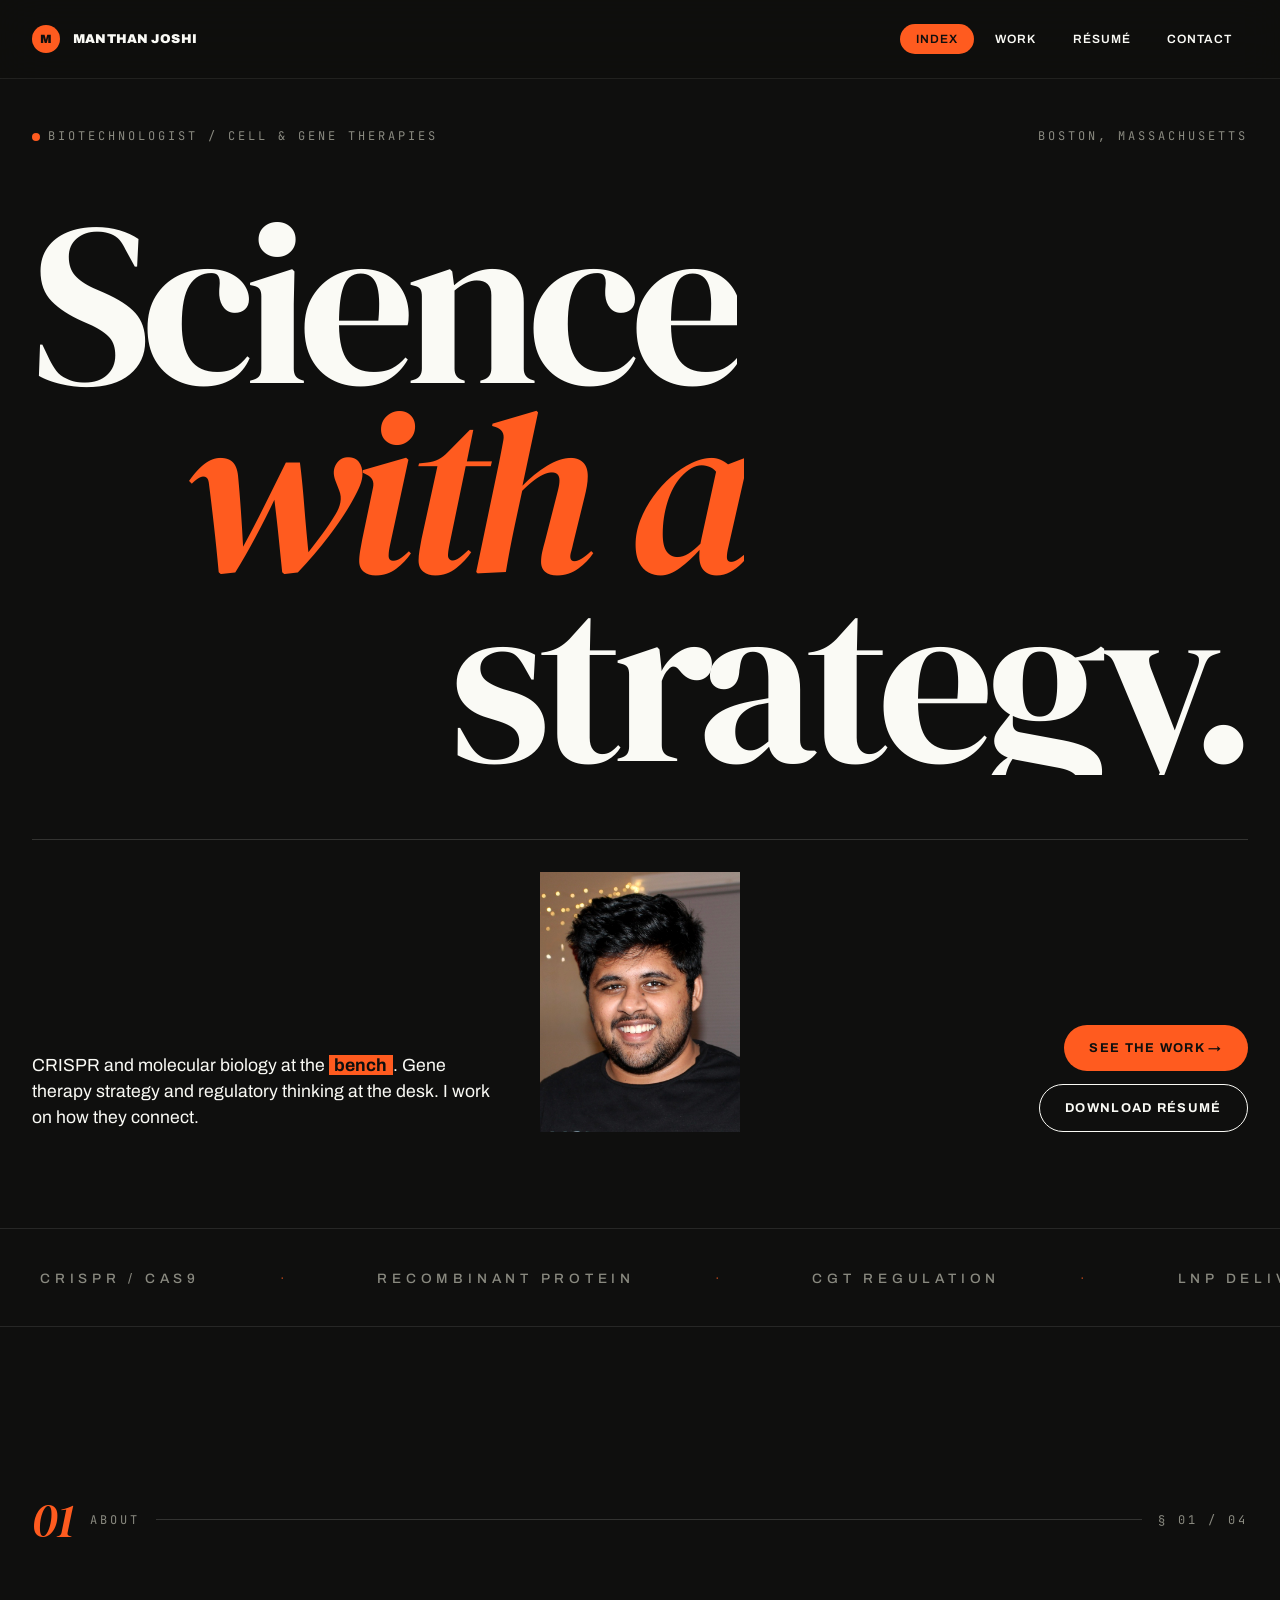
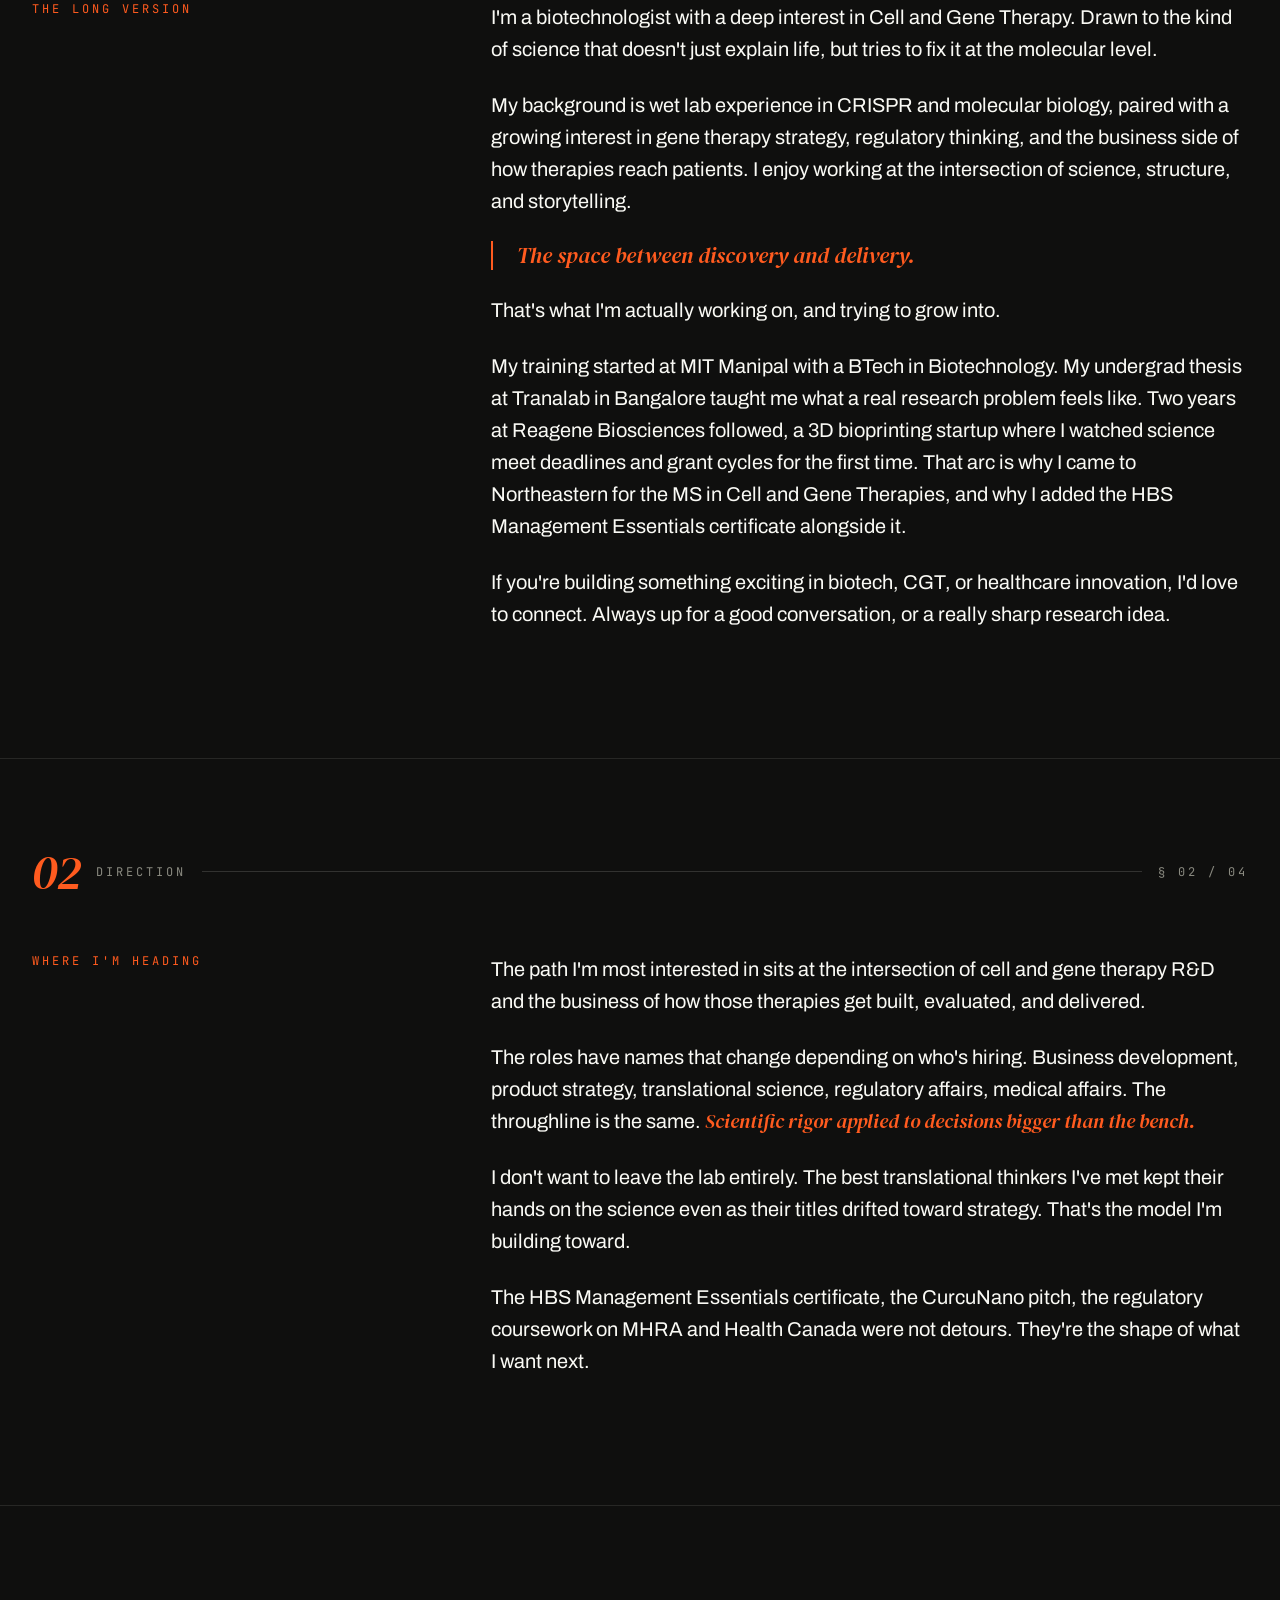
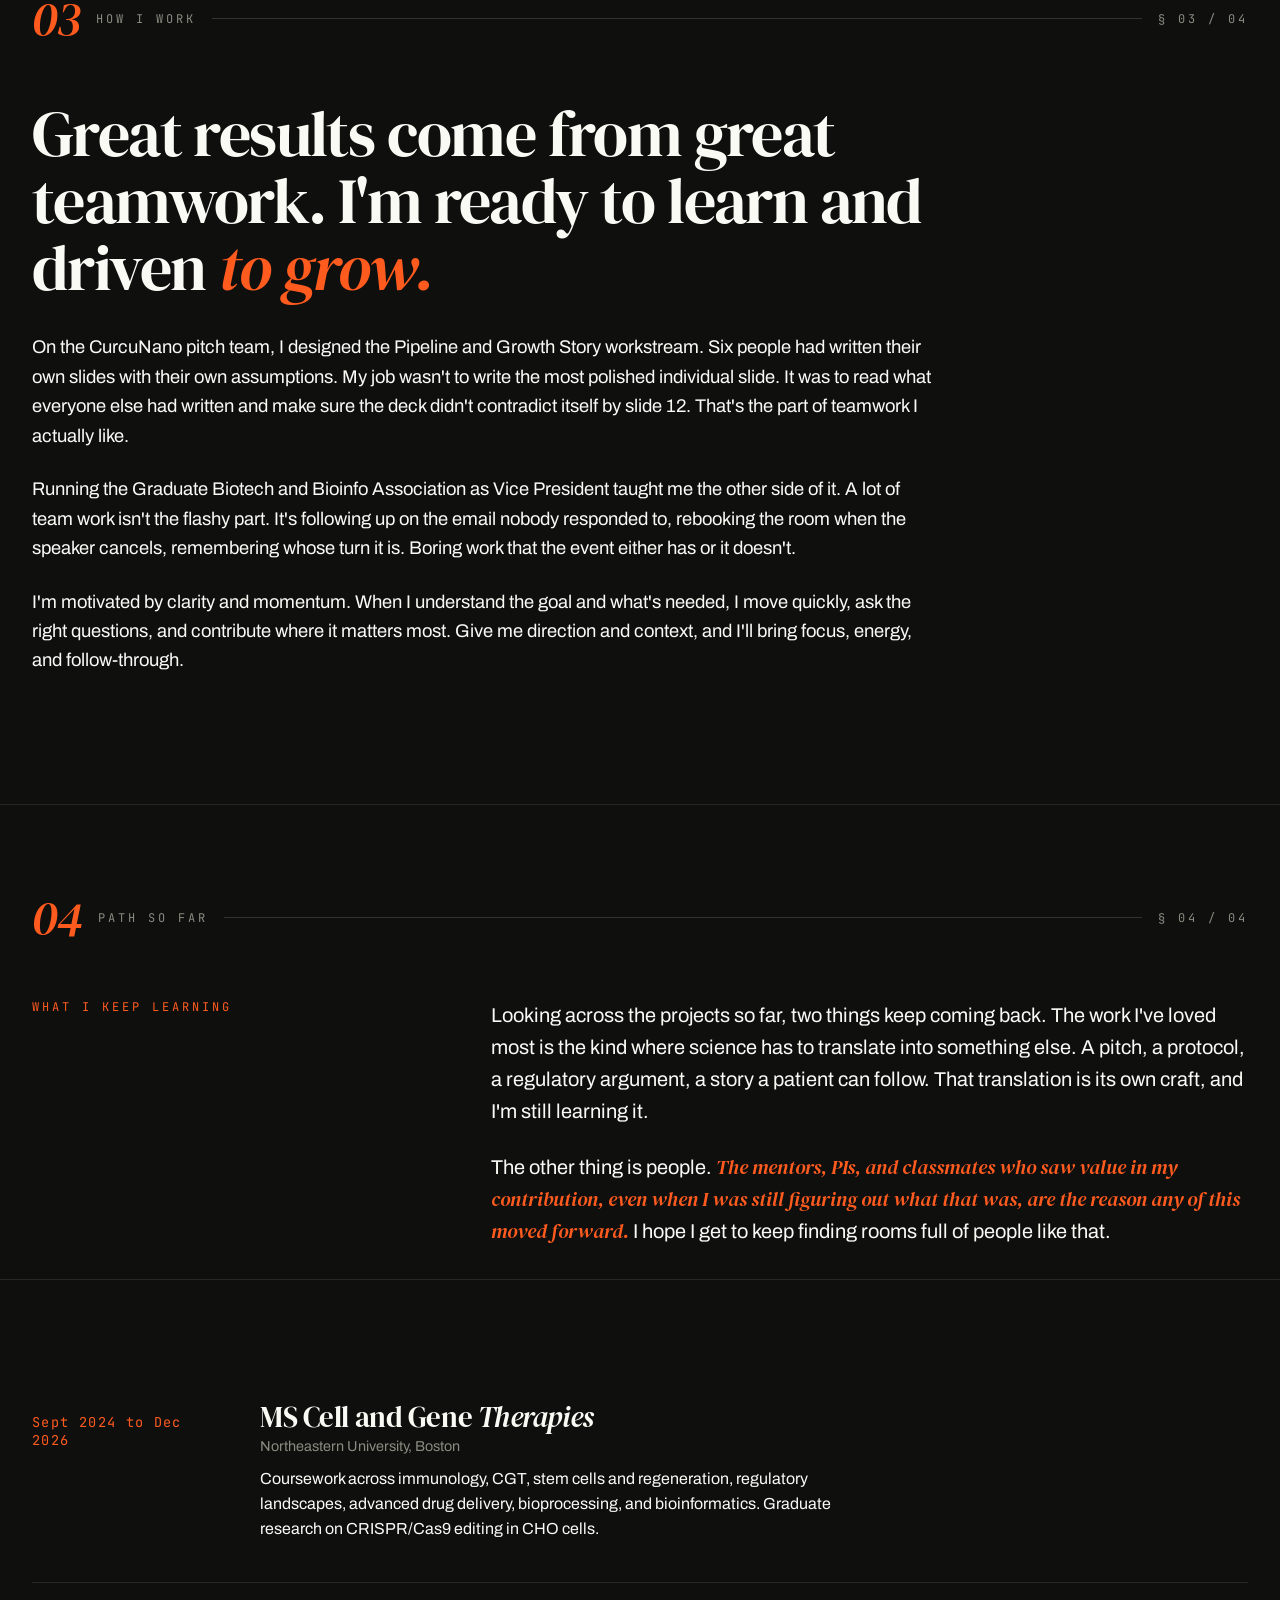
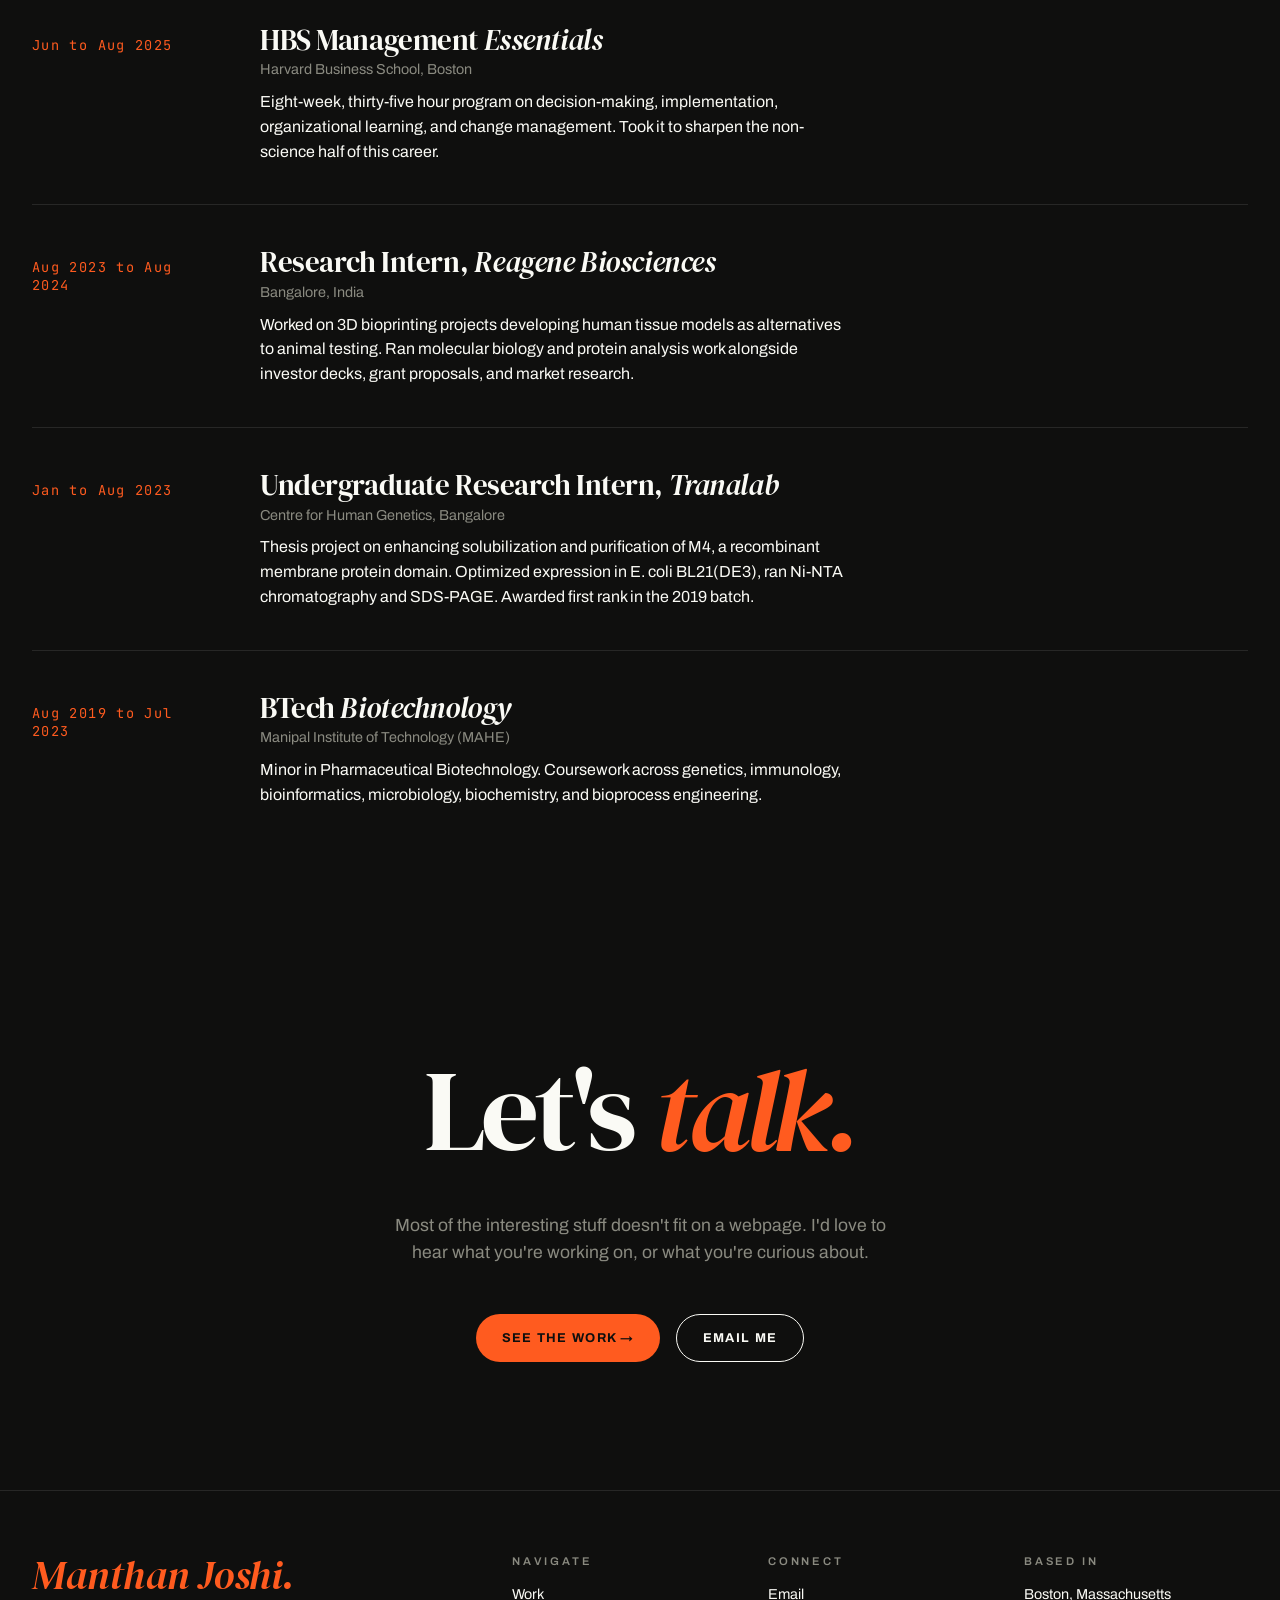
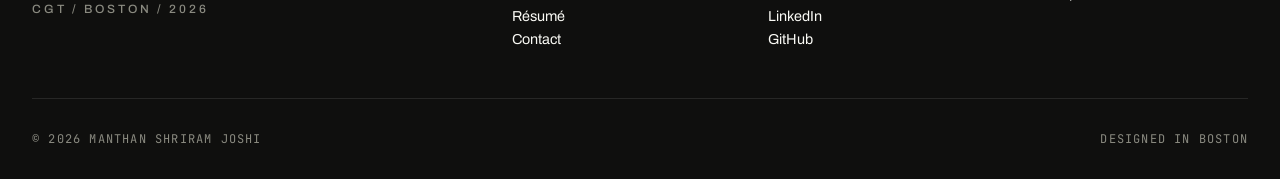
==== index.html @ 99e28881 "Add files via upload" ====
<!DOCTYPE html>
<html lang="en">
<head>
<meta charset="UTF-8">
<meta name="viewport" content="width=device-width, initial-scale=1.0">
<title>Manthan Joshi — Biotechnologist, Cell & Gene Therapies</title>
<meta name="description" content="Manthan Joshi, a biotechnologist working between CRISPR wet lab science and the business of translating therapies to patients.">
<link rel="preconnect" href="https://fonts.googleapis.com">
<link rel="preconnect" href="https://fonts.gstatic.com" crossorigin>
<link href="https://fonts.googleapis.com/css2?family=Archivo:wght@400;500;600;700;800;900&family=DM+Serif+Display:ital@0;1&family=JetBrains+Mono:wght@400&display=swap" rel="stylesheet">
<link rel="stylesheet" href="styles.css">
</head>
<body class="about-page">

<nav>
  <a href="index.html" class="brand"><span class="mark">M</span><span>MANTHAN JOSHI</span></a>
  <div class="nav-links">
    <a href="index.html" class="current">Index</a>
    <a href="projects.html">Work</a>
    <a href="resume.html">Résumé</a>
    <a href="contact.html">Contact</a>
  </div>
</nav>

<section class="hero">
  <div class="hero-top">
    <span><span class="dot"></span>Biotechnologist / Cell & Gene Therapies</span>
    <span>Boston, Massachusetts</span>
  </div>

  <h1 class="hero-headline">
    <span class="line line1"><span class="reveal"><span>Science</span></span></span>
    <span class="line line2"><span class="reveal"><span>with a</span></span></span>
    <span class="line line3"><span class="reveal"><span>strategy.</span></span></span>
  </h1>

  <div class="hero-foot">
    <p class="hero-intro">
      CRISPR and molecular biology at the <span class="hl">bench</span>. Gene therapy strategy and regulatory thinking at the desk. I work on how they connect.
    </p>

    <div class="hero-img-wrap">
      <img src="manthan.jpg" class="hero-img" alt="Manthan Joshi">
    </div>

    <div class="hero-cta">
      <a href="projects.html" class="btn btn-primary">See the Work →</a>
      <a href="resume.html" class="btn btn-ghost">Download Résumé</a>
    </div>
  </div>
</section>

<div class="scroller">
  <div class="scroller-track">
    <span>CRISPR / Cas9</span><span class="star">·</span>
    <span>Recombinant Protein</span><span class="star">·</span>
    <span>CGT Regulation</span><span class="star">·</span>
    <span>LNP Delivery</span><span class="star">·</span>
    <span>CHO Process</span><span class="star">·</span>
    <span>Translational Science</span><span class="star">·</span>
    <span>CRISPR / Cas9</span><span class="star">·</span>
    <span>Recombinant Protein</span><span class="star">·</span>
    <span>CGT Regulation</span><span class="star">·</span>
    <span>LNP Delivery</span><span class="star">·</span>
    <span>CHO Process</span><span class="star">·</span>
    <span>Translational Science</span><span class="star">·</span>
  </div>
</div>

<!-- ================= ABOUT ================= -->
<section class="section about-page">
  <div class="section-label">
    <span class="num">01</span>About
    <span class="line"></span>
    <span>§ 01 / 04</span>
  </div>

  <div class="long-grid">
    <div class="label">The long version</div>
    <div class="body">
      <p>I'm a biotechnologist with a deep interest in Cell and Gene Therapy. Drawn to the kind of science that doesn't just explain life, but tries to fix it at the molecular level.</p>

      <p>My background is wet lab experience in CRISPR and molecular biology, paired with a growing interest in gene therapy strategy, regulatory thinking, and the business side of how therapies reach patients. I enjoy working at the intersection of science, structure, and storytelling.</p>

      <span class="pull">The space between discovery and delivery.</span>

      <p>That's what I'm actually working on, and trying to grow into.</p>

      <p>My training started at MIT Manipal with a BTech in Biotechnology. My undergrad thesis at Tranalab in Bangalore taught me what a real research problem feels like. Two years at Reagene Biosciences followed, a 3D bioprinting startup where I watched science meet deadlines and grant cycles for the first time. That arc is why I came to Northeastern for the MS in Cell and Gene Therapies, and why I added the HBS Management Essentials certificate alongside it.</p>

      <p>If you're building something exciting in biotech, CGT, or healthcare innovation, I'd love to connect. Always up for a good conversation, or a really sharp research idea.</p>
    </div>
  </div>
</section>

<!-- ================= DIRECTION ================= -->
<section class="section" style="border-top:1px solid var(--line);padding-top:5rem">
  <div class="section-label">
    <span class="num">02</span>Direction
    <span class="line"></span>
    <span>§ 02 / 04</span>
  </div>

  <div class="long-grid">
    <div class="label">Where I'm heading</div>
    <div class="body">
      <p>The path I'm most interested in sits at the intersection of cell and gene therapy R&D and the business of how those therapies get built, evaluated, and delivered.</p>

      <p>The roles have names that change depending on who's hiring. Business development, product strategy, translational science, regulatory affairs, medical affairs. The throughline is the same. <span class="pull-inline">Scientific rigor applied to decisions bigger than the bench.</span></p>

      <p>I don't want to leave the lab entirely. The best translational thinkers I've met kept their hands on the science even as their titles drifted toward strategy. That's the model I'm building toward.</p>

      <p>The HBS Management Essentials certificate, the CurcuNano pitch, the regulatory coursework on MHRA and Health Canada were not detours. They're the shape of what I want next.</p>
    </div>
  </div>
</section>

<!-- ================= HOW I WORK ================= -->
<section class="section" style="border-top:1px solid var(--line);padding-top:5rem">
  <div class="section-label">
    <span class="num">03</span>How I work
    <span class="line"></span>
    <span>§ 03 / 04</span>
  </div>

  <div style="max-width:900px">
    <h2 style="font-family:'DM Serif Display',serif;font-size:clamp(2.5rem,5vw,4rem);font-weight:400;letter-spacing:-0.025em;line-height:1.05;margin-bottom:2rem">Great results come from great teamwork. I'm ready to learn and driven <span style="font-style:italic;color:var(--accent)">to grow.</span></h2>
    <div style="font-size:1.15rem;line-height:1.6;color:var(--ink)">
      <p style="margin-bottom:1.5rem">On the CurcuNano pitch team, I designed the Pipeline and Growth Story workstream. Six people had written their own slides with their own assumptions. My job wasn't to write the most polished individual slide. It was to read what everyone else had written and make sure the deck didn't contradict itself by slide 12. That's the part of teamwork I actually like.</p>

      <p style="margin-bottom:1.5rem">Running the Graduate Biotech and Bioinfo Association as Vice President taught me the other side of it. A lot of team work isn't the flashy part. It's following up on the email nobody responded to, rebooking the room when the speaker cancels, remembering whose turn it is. Boring work that the event either has or it doesn't.</p>

      <p>I'm motivated by clarity and momentum. When I understand the goal and what's needed, I move quickly, ask the right questions, and contribute where it matters most. Give me direction and context, and I'll bring focus, energy, and follow-through.</p>
    </div>
  </div>
</section>

<!-- ================= TIMELINE ================= -->
<section class="section" style="border-top:1px solid var(--line);padding-top:5rem;padding-bottom:2rem">
  <div class="section-label">
    <span class="num">04</span>Path so far
    <span class="line"></span>
    <span>§ 04 / 04</span>
  </div>

  <div class="long-grid" style="margin-top:2rem">
    <div class="label">What I keep learning</div>
    <div class="body">
      <p>Looking across the projects so far, two things keep coming back. The work I've loved most is the kind where science has to translate into something else. A pitch, a protocol, a regulatory argument, a story a patient can follow. That translation is its own craft, and I'm still learning it.</p>

      <p>The other thing is people. <span class="pull-inline">The mentors, PIs, and classmates who saw value in my contribution, even when I was still figuring out what that was, are the reason any of this moved forward.</span> I hope I get to keep finding rooms full of people like that.</p>
    </div>
  </div>
</section>

<div class="timeline">
  <div class="timeline-item">
    <div class="when">Sept 2024 to Dec 2026</div>
    <div>
      <h3>MS Cell and Gene <span class="it">Therapies</span></h3>
      <div class="where">Northeastern University, Boston</div>
      <p>Coursework across immunology, CGT, stem cells and regeneration, regulatory landscapes, advanced drug delivery, bioprocessing, and bioinformatics. Graduate research on CRISPR/Cas9 editing in CHO cells.</p>
    </div>
  </div>

  <div class="timeline-item">
    <div class="when">Jun to Aug 2025</div>
    <div>
      <h3>HBS Management <span class="it">Essentials</span></h3>
      <div class="where">Harvard Business School, Boston</div>
      <p>Eight-week, thirty-five hour program on decision-making, implementation, organizational learning, and change management. Took it to sharpen the non-science half of this career.</p>
    </div>
  </div>

  <div class="timeline-item">
    <div class="when">Aug 2023 to Aug 2024</div>
    <div>
      <h3>Research Intern, <span class="it">Reagene Biosciences</span></h3>
      <div class="where">Bangalore, India</div>
      <p>Worked on 3D bioprinting projects developing human tissue models as alternatives to animal testing. Ran molecular biology and protein analysis work alongside investor decks, grant proposals, and market research.</p>
    </div>
  </div>

  <div class="timeline-item">
    <div class="when">Jan to Aug 2023</div>
    <div>
      <h3>Undergraduate Research Intern, <span class="it">Tranalab</span></h3>
      <div class="where">Centre for Human Genetics, Bangalore</div>
      <p>Thesis project on enhancing solubilization and purification of M4, a recombinant membrane protein domain. Optimized expression in E. coli BL21(DE3), ran Ni-NTA chromatography and SDS-PAGE. Awarded first rank in the 2019 batch.</p>
    </div>
  </div>

  <div class="timeline-item">
    <div class="when">Aug 2019 to Jul 2023</div>
    <div>
      <h3>BTech <span class="it">Biotechnology</span></h3>
      <div class="where">Manipal Institute of Technology (MAHE)</div>
      <p>Minor in Pharmaceutical Biotechnology. Coursework across genetics, immunology, bioinformatics, microbiology, biochemistry, and bioprocess engineering.</p>
    </div>
  </div>
</div>

<section class="cta-block">
  <h2>Let's <span class="it">talk.</span></h2>
  <p class="sub">Most of the interesting stuff doesn't fit on a webpage. I'd love to hear what you're working on, or what you're curious about.</p>
  <div class="cta-row">
    <a href="projects.html" class="btn btn-primary">See the Work →</a>
    <a href="mailto:manthan2001@gmail.com" class="btn btn-ghost">Email Me</a>
  </div>
</section>

<footer>
  <div class="footer-grid">
    <div class="footer-brand">Manthan <em>Joshi.</em><span>CGT / Boston / 2026</span></div>
    <div>
      <h4>Navigate</h4>
      <a href="projects.html">Work</a>
      <a href="resume.html">Résumé</a>
      <a href="contact.html">Contact</a>
    </div>
    <div>
      <h4>Connect</h4>
      <a href="mailto:manthan2001@gmail.com">Email</a>
      <a href="https://www.linkedin.com/in/manthansjoshi/" target="_blank">LinkedIn</a>
      <a href="https://github.com/manthan-joshi" target="_blank">GitHub</a>
    </div>
    <div>
      <h4>Based in</h4>
      <a>Boston, Massachusetts</a>
    </div>
  </div>
  <div class="footer-bottom">
    <div>© 2026 MANTHAN SHRIRAM JOSHI</div>
    <div>DESIGNED IN BOSTON</div>
  </div>
</footer>

</body>
</html>
---- styles.css ----
/* ============================================
   MANTHAN JOSHI PORTFOLIO — MASTER STYLESHEET
   ============================================ */

:root{
  --bg:#0f0f0e;
  --ink:#fafaf5;
  --ink-dim:#8a8a80;
  --accent:#ff5b1f;
  --panel:#1a1a18;
  --yellow:#ffd84a;
  --line:rgba(255,255,245,0.1);
  --line-strong:rgba(255,255,245,0.15);
}

*{margin:0;padding:0;box-sizing:border-box}
html{scroll-behavior:smooth}
body{
  background:var(--bg);color:var(--ink);
  font-family:'Archivo',sans-serif;font-weight:400;
  overflow-x:hidden;-webkit-font-smoothing:antialiased;
}
a{color:inherit}
img{max-width:100%;height:auto}

/* ====== NAV ====== */
nav{
  position:fixed;top:0;left:0;right:0;z-index:100;
  display:flex;justify-content:space-between;align-items:center;
  padding:1.5rem 2rem;
  background:rgba(15,15,14,0.85);backdrop-filter:blur(20px);
  border-bottom:1px solid rgba(255,255,245,0.08);
  font-size:0.8rem;font-weight:500;letter-spacing:0.05em;
}
.brand{display:flex;align-items:center;gap:0.8rem;font-weight:900;text-transform:uppercase;letter-spacing:0.02em;text-decoration:none;color:var(--ink)}
.brand .mark{width:28px;height:28px;background:var(--accent);border-radius:50%;display:flex;align-items:center;justify-content:center;color:var(--bg);font-size:0.75rem;font-weight:900}
.nav-links{display:flex;gap:0.3rem}
.nav-links a{color:var(--ink);text-decoration:none;padding:0.5rem 1rem;border-radius:999px;transition:all 0.2s;text-transform:uppercase;font-size:0.75rem;letter-spacing:0.08em;font-weight:600}
.nav-links a:hover{background:var(--ink);color:var(--bg)}
.nav-links a.current{background:var(--accent);color:var(--bg)}

/* ====== HERO (HOMEPAGE) ====== */
.hero{
  min-height:100vh;padding:8rem 2rem 4rem;
  display:grid;grid-template-columns:1fr;gap:2rem;
  position:relative;
}
.hero-top{display:flex;justify-content:space-between;align-items:flex-start;font-size:0.75rem;letter-spacing:0.25em;text-transform:uppercase;color:var(--ink-dim);font-family:'JetBrains Mono',monospace;flex-wrap:wrap;gap:1rem}
.hero-top .dot{display:inline-block;width:8px;height:8px;background:var(--accent);border-radius:50%;margin-right:0.5rem;vertical-align:middle;animation:flash 2s infinite}
@keyframes flash{0%,100%{opacity:1}50%{opacity:0.3}}

.hero-headline{
  font-family:'DM Serif Display',serif;font-weight:400;
  font-size:clamp(4rem,18vw,22rem);
  line-height:0.82;
  letter-spacing:-0.045em;
  margin:2rem 0;
}
.hero-headline .line{display:block;position:relative}
.hero-headline .line1{color:var(--ink)}
.hero-headline .line2{color:var(--accent);font-style:italic;padding-left:12%}
.hero-headline .line3{color:var(--ink);text-align:right}
.hero-headline .reveal{display:inline-block;overflow:hidden;vertical-align:bottom}
.hero-headline .reveal span{display:inline-block;transform:translateY(100%);animation:up 1s cubic-bezier(.2,.8,.2,1) forwards}
.hero-headline .line1 .reveal span{animation-delay:0.1s}
.hero-headline .line2 .reveal span{animation-delay:0.3s}
.hero-headline .line3 .reveal span{animation-delay:0.5s}
@keyframes up{to{transform:translateY(0)}}

.hero-foot{
  display:grid;grid-template-columns:1fr auto 1fr;gap:3rem;
  padding-top:2rem;border-top:1px solid var(--line-strong);
  align-items:end;
}
.hero-intro{font-size:1.1rem;line-height:1.5;max-width:48ch}
.hero-intro .hl{background:var(--accent);color:var(--bg);padding:0.05em 0.3em;font-weight:700}

.hero-img-wrap{position:relative;width:200px;height:260px}
.hero-img{width:100%;height:100%;object-fit:cover;filter:contrast(1.05) saturate(0.95)}

.hero-cta{display:flex;flex-direction:column;gap:0.8rem;align-items:flex-end}

/* ====== BUTTONS ====== */
.btn{padding:1rem 1.6rem;font-weight:700;text-transform:uppercase;letter-spacing:0.1em;font-size:0.8rem;text-decoration:none;border-radius:999px;transition:all 0.2s;display:inline-flex;align-items:center;gap:0.5rem;cursor:pointer;border:none;font-family:inherit}
.btn-primary{background:var(--accent);color:var(--bg)}
.btn-primary:hover{background:var(--yellow);transform:translate(-2px,-2px);box-shadow:4px 4px 0 var(--ink)}
.btn-ghost{background:transparent;color:var(--ink);border:1px solid var(--ink)}
.btn-ghost:hover{background:var(--ink);color:var(--bg)}

/* ====== CAPABILITIES BAND (was loud orange marquee) ====== */
.scroller{
  background:transparent;
  color:var(--ink-dim);
  padding:2.5rem 0;overflow:hidden;white-space:nowrap;
  border-top:1px solid var(--line);border-bottom:1px solid var(--line);
  margin:2rem 0;
}
.scroller-track{
  display:inline-block;animation:roll 90s linear infinite;
  font-family:'Archivo',sans-serif;font-size:0.85rem;
  font-weight:500;letter-spacing:0.35em;text-transform:uppercase;
}
.scroller-track span{margin:0 2.5rem}
.scroller-track .star{color:var(--accent);opacity:0.7;font-weight:400}
@keyframes roll{from{transform:translateX(0)}to{transform:translateX(-50%)}}

/* ====== SECTIONS ====== */
.section{padding:8rem 2rem;position:relative}
.section-label{
  display:flex;align-items:center;gap:1rem;margin-bottom:3rem;
  font-size:0.75rem;letter-spacing:0.25em;text-transform:uppercase;
  font-family:'JetBrains Mono',monospace;color:var(--ink-dim);
}
.section-label .num{font-family:'DM Serif Display',serif;font-style:italic;font-size:3rem;color:var(--accent);letter-spacing:-0.02em}
.section-label .line{flex:1;height:1px;background:var(--line-strong)}

/* ====== ABOUT ====== */
.about-grid{display:grid;grid-template-columns:2fr 1fr;gap:4rem;align-items:start}
.about h2{font-family:'DM Serif Display',serif;font-size:clamp(2.5rem,5vw,4.5rem);line-height:1.05;font-weight:400;letter-spacing:-0.025em;margin-bottom:2rem}
.about h2 .it{font-style:italic;color:var(--accent)}
.about-body{font-size:1.15rem;line-height:1.6;color:var(--ink);max-width:60ch}
.about-body p+p{margin-top:1.5rem}
.about-body .pull{font-family:'DM Serif Display',serif;font-style:italic;color:var(--accent)}

/* Sidebar — FIXED: now uses Archivo instead of JetBrains Mono */
.about-side{background:var(--panel);padding:2rem;border-radius:4px}
.about-side dt{
  font-family:'Archivo',sans-serif;
  font-size:0.7rem;letter-spacing:0.25em;text-transform:uppercase;
  color:var(--ink-dim);font-weight:600;
  margin-top:1.4rem;margin-bottom:0.25rem;
}
.about-side dt:first-child{margin-top:0}
.about-side dd{
  font-family:'Archivo',sans-serif;
  font-size:1rem;color:var(--ink);font-weight:500;
  line-height:1.4;letter-spacing:-0.005em;
}
.about-side dd .accent{color:var(--accent)}

/* ====== WORK ARCHIVE ====== */
.archive{padding:6rem 2rem;background:var(--panel)}
.archive-head{display:flex;justify-content:space-between;align-items:baseline;margin-bottom:3rem;flex-wrap:wrap;gap:1rem}
.archive-head h2{font-family:'DM Serif Display',serif;font-size:clamp(3rem,6vw,5rem);font-weight:400;letter-spacing:-0.03em}
.archive-head h2 .it{font-style:italic;color:var(--accent)}
.archive-head .count{font-family:'JetBrains Mono',monospace;font-size:0.8rem;letter-spacing:0.2em;color:var(--ink-dim);text-transform:uppercase}

.work-row{
  display:grid;grid-template-columns:60px 140px 1fr auto 40px;
  gap:2rem;align-items:center;
  padding:2rem 0;border-top:1px solid var(--line);
  transition:all 0.3s;position:relative;
  text-decoration:none;color:var(--ink);
}
.work-row:last-child{border-bottom:1px solid var(--line)}
.work-row:hover{padding-left:1rem}
.work-row:hover .w-title{color:var(--accent)}
.work-row:hover .w-arrow{transform:translateX(6px);color:var(--accent)}
.w-num{font-family:'DM Serif Display',serif;font-style:italic;font-size:2rem;color:var(--ink-dim)}
.w-cat{font-family:'JetBrains Mono',monospace;font-size:0.7rem;letter-spacing:0.2em;text-transform:uppercase;color:var(--ink-dim)}
.w-title{font-family:'DM Serif Display',serif;font-size:clamp(1.4rem,2.5vw,2rem);line-height:1.15;font-weight:400;letter-spacing:-0.015em;transition:color 0.3s}
.w-title .it{font-style:italic}
.w-year{font-family:'JetBrains Mono',monospace;font-size:0.8rem;color:var(--ink-dim);letter-spacing:0.1em}
.w-arrow{font-size:1.5rem;color:var(--ink-dim);transition:all 0.3s}

/* ====== CTA BLOCK ====== */
.cta-block{padding:8rem 2rem;text-align:center;position:relative}
.cta-block h2{font-family:'DM Serif Display',serif;font-size:clamp(3rem,9vw,8rem);line-height:0.95;font-weight:400;letter-spacing:-0.04em;margin-bottom:3rem}
.cta-block h2 .it{font-style:italic;color:var(--accent)}
.cta-block .sub{font-size:1.1rem;color:var(--ink-dim);max-width:50ch;margin:0 auto 3rem;line-height:1.5}
.cta-row{display:flex;gap:1rem;justify-content:center;flex-wrap:wrap}

/* ====== FOOTER ====== */
footer{background:var(--bg);padding:4rem 2rem 2rem;border-top:1px solid var(--line)}
.footer-grid{display:grid;grid-template-columns:2fr 1fr 1fr 1fr;gap:2rem;margin-bottom:3rem}
.footer-brand{font-family:'DM Serif Display',serif;font-size:2.5rem;font-style:italic;color:var(--accent);line-height:1}
.footer-brand span{display:block;font-family:'Archivo',sans-serif;font-style:normal;font-size:0.75rem;color:var(--ink-dim);letter-spacing:0.25em;text-transform:uppercase;margin-top:0.5rem;font-weight:500}
footer h4{font-size:0.7rem;letter-spacing:0.25em;text-transform:uppercase;color:var(--ink-dim);margin-bottom:1rem;font-weight:600}
footer a{display:block;color:var(--ink);text-decoration:none;padding:0.2rem 0;font-size:0.9rem;transition:color 0.2s}
footer a:hover{color:var(--accent)}
.footer-bottom{border-top:1px solid var(--line);padding-top:2rem;display:flex;justify-content:space-between;font-family:'JetBrains Mono',monospace;font-size:0.75rem;color:var(--ink-dim);letter-spacing:0.1em;flex-wrap:wrap;gap:1rem}

/* ============================================
   INNER PAGE STYLES (About, Projects, etc.)
   ============================================ */

/* Page hero (non-home) */
.page-hero{padding:10rem 2rem 4rem;border-bottom:1px solid var(--line)}
.page-hero .kicker{font-family:'JetBrains Mono',monospace;font-size:0.75rem;letter-spacing:0.25em;text-transform:uppercase;color:var(--accent);margin-bottom:1.5rem}
.page-hero h1{
  font-family:'DM Serif Display',serif;font-weight:400;
  font-size:clamp(3.5rem,10vw,9rem);line-height:0.9;
  letter-spacing:-0.035em;margin-bottom:1.5rem;
}
.page-hero h1 .it{font-style:italic;color:var(--accent)}
.page-hero .subtitle{font-size:1.2rem;line-height:1.5;max-width:60ch;color:var(--ink-dim)}

/* About page specific */
.about-page .long{padding:5rem 2rem;max-width:1400px;margin:0 auto}
.about-page .long-grid{display:grid;grid-template-columns:1fr 2fr;gap:5rem;align-items:start}
.about-page .long-grid .label{font-family:'JetBrains Mono',monospace;font-size:0.75rem;letter-spacing:0.25em;text-transform:uppercase;color:var(--accent);position:sticky;top:7rem}
.about-page .long-grid .body{font-size:1.25rem;line-height:1.6;color:var(--ink)}
.about-page .long-grid .body p+p{margin-top:1.5rem}
.about-page .long-grid .body .pull{font-family:'DM Serif Display',serif;font-style:italic;color:var(--accent);font-size:1.4rem;line-height:1.3;display:block;margin:1.5rem 0;padding-left:1.5rem;border-left:2px solid var(--accent)}

/* Values / how I work grid */
.values-grid{display:grid;grid-template-columns:repeat(3,1fr);gap:1.5rem;margin-top:3rem}
.value-card{background:var(--panel);padding:2rem;border-radius:4px;border-top:2px solid var(--accent)}
.value-card .num{font-family:'DM Serif Display',serif;font-style:italic;font-size:2.5rem;color:var(--accent);line-height:1}
.value-card h4{font-family:'DM Serif Display',serif;font-size:1.5rem;font-weight:400;margin:0.5rem 0 0.8rem;letter-spacing:-0.01em}
.value-card p{font-size:0.95rem;line-height:1.55;color:var(--ink)}

/* Timeline */
.timeline{padding:5rem 2rem;max-width:1400px;margin:0 auto;border-top:1px solid var(--line)}
.timeline-item{display:grid;grid-template-columns:180px 1fr;gap:3rem;padding:2.5rem 0;border-top:1px solid var(--line);align-items:baseline}
.timeline-item:first-of-type{border-top:none}
.timeline-item .when{font-family:'JetBrains Mono',monospace;font-size:0.85rem;letter-spacing:0.1em;color:var(--accent)}
.timeline-item h3{font-family:'DM Serif Display',serif;font-size:1.8rem;font-weight:400;line-height:1.2;margin-bottom:0.25rem;letter-spacing:-0.015em}
.timeline-item h3 .it{font-style:italic}
.timeline-item .where{font-size:0.9rem;color:var(--ink-dim);margin-bottom:0.8rem}
.timeline-item p{font-size:1rem;line-height:1.55;color:var(--ink);max-width:65ch}

/* Projects index page */
.proj-index{padding:3rem 2rem;max-width:1400px;margin:0 auto}
.proj-grid{display:grid;grid-template-columns:repeat(2,1fr);gap:1.5rem}
.proj-card{
  background:var(--panel);padding:3rem 2.5rem;border-radius:4px;
  text-decoration:none;color:var(--ink);position:relative;
  transition:all 0.3s;overflow:hidden;
  display:flex;flex-direction:column;min-height:320px;
}
.proj-card::before{content:'';position:absolute;top:0;left:0;right:0;height:3px;background:var(--accent);transform:scaleX(0);transform-origin:left;transition:transform 0.4s}
.proj-card:hover::before{transform:scaleX(1)}
.proj-card:hover{background:#212120;transform:translateY(-4px)}
.proj-card .cat{font-family:'JetBrains Mono',monospace;font-size:0.7rem;letter-spacing:0.25em;text-transform:uppercase;color:var(--accent);margin-bottom:1.5rem}
.proj-card h3{font-family:'DM Serif Display',serif;font-size:1.9rem;font-weight:400;line-height:1.15;margin-bottom:1rem;letter-spacing:-0.015em}
.proj-card h3 .it{font-style:italic}
.proj-card p{font-size:0.95rem;line-height:1.55;color:var(--ink-dim);margin-bottom:2rem;flex-grow:1}
.proj-card .foot{display:flex;justify-content:space-between;align-items:center;font-family:'JetBrains Mono',monospace;font-size:0.75rem;color:var(--ink-dim);letter-spacing:0.15em;text-transform:uppercase}
.proj-card .foot .arrow{color:var(--accent);font-size:1.2rem;font-family:inherit}

/* Single project page */
.proj-page{padding:3rem 2rem;max-width:1100px;margin:0 auto}
.proj-page .back{display:inline-flex;align-items:center;gap:0.5rem;font-family:'JetBrains Mono',monospace;font-size:0.75rem;letter-spacing:0.2em;text-transform:uppercase;color:var(--ink-dim);text-decoration:none;margin-bottom:3rem;transition:color 0.2s}
.proj-page .back:hover{color:var(--accent)}
.proj-page .meta-row{display:flex;gap:2rem;flex-wrap:wrap;margin-bottom:2rem;font-family:'JetBrains Mono',monospace;font-size:0.75rem;letter-spacing:0.2em;text-transform:uppercase;color:var(--ink-dim)}
.proj-page .meta-row .item strong{color:var(--accent);font-weight:400;display:block;margin-bottom:0.2rem}
.proj-page h1{font-family:'DM Serif Display',serif;font-size:clamp(2.5rem,6vw,5rem);font-weight:400;line-height:0.95;letter-spacing:-0.03em;margin-bottom:1.5rem}
.proj-page h1 .it{font-style:italic;color:var(--accent)}
.proj-page .lead{font-size:1.3rem;line-height:1.5;color:var(--ink);max-width:60ch;margin-bottom:3rem;padding-bottom:3rem;border-bottom:1px solid var(--line)}
.proj-page h2{font-family:'DM Serif Display',serif;font-size:2.2rem;font-weight:400;letter-spacing:-0.02em;margin:3rem 0 1.5rem;line-height:1.15}
.proj-page h2 .it{font-style:italic;color:var(--accent)}
.proj-page p{font-size:1.05rem;line-height:1.7;color:var(--ink);max-width:70ch;margin-bottom:1.2rem}
.proj-page ul{max-width:70ch;margin-bottom:1.5rem}
.proj-page li{font-size:1.05rem;line-height:1.65;color:var(--ink);margin-bottom:0.6rem;padding-left:1.5rem;position:relative}
.proj-page li::before{content:'◆';position:absolute;left:0;color:var(--accent);font-size:0.7rem;top:0.4rem}
.proj-page .callout{background:var(--panel);padding:2rem;border-left:3px solid var(--accent);margin:2rem 0;font-family:'DM Serif Display',serif;font-style:italic;font-size:1.3rem;line-height:1.4;color:var(--ink)}
.tag-row{display:flex;flex-wrap:wrap;gap:0.5rem;margin:2rem 0}
.tag{display:inline-block;padding:0.4rem 0.9rem;border:1px solid var(--line-strong);border-radius:999px;font-family:'JetBrains Mono',monospace;font-size:0.7rem;letter-spacing:0.15em;text-transform:uppercase;color:var(--ink-dim)}

/* Project hero action button */
.page-hero .hero-actions{margin-top:2rem;display:flex;gap:1rem;flex-wrap:wrap}

/* Live project / write-up block */
.live-block{margin:4rem 0 2rem;background:var(--panel);border:1px solid var(--line-strong);border-radius:4px;padding:3rem;position:relative;overflow:hidden}
.live-block::before{content:'';position:absolute;top:0;left:0;width:4px;height:100%;background:var(--accent)}
.live-inner{max-width:60ch}
.live-kicker{font-family:'JetBrains Mono',monospace;font-size:0.75rem;letter-spacing:0.25em;text-transform:uppercase;color:var(--accent);margin-bottom:1.5rem}
.live-block h3{font-family:'DM Serif Display',serif;font-size:2rem;font-weight:400;line-height:1.15;letter-spacing:-0.02em;margin-bottom:1.2rem;color:var(--ink)}
.live-block h3 .it{font-style:italic;color:var(--accent)}
.live-block p{font-size:1.05rem;line-height:1.65;color:var(--ink-dim);margin-bottom:2rem}
.live-block .btn{margin-top:0.5rem}

/* Resume page */
.resume-page{padding:3rem 2rem;max-width:1100px;margin:0 auto}
.resume-actions{display:flex;gap:1rem;flex-wrap:wrap;margin-bottom:3rem}
.resume-embed{width:100%;height:1100px;border:1px solid var(--line-strong);border-radius:4px;background:var(--panel)}

/* Contact page */
.contact-grid{padding:3rem 2rem;max-width:1100px;margin:0 auto;display:grid;grid-template-columns:1fr 1fr;gap:4rem}
.contact-block h3{font-family:'DM Serif Display',serif;font-size:2rem;font-weight:400;letter-spacing:-0.015em;margin-bottom:1.5rem}
.contact-block h3 .it{font-style:italic;color:var(--accent)}
.contact-list{display:grid;gap:1.5rem}
.contact-item{display:flex;flex-direction:column;gap:0.3rem;padding:1.5rem;background:var(--panel);border-radius:4px;text-decoration:none;color:var(--ink);transition:all 0.2s}
.contact-item:hover{background:#212120;transform:translateX(4px)}
.contact-item .label{font-family:'JetBrains Mono',monospace;font-size:0.7rem;letter-spacing:0.25em;text-transform:uppercase;color:var(--accent)}
.contact-item .value{font-size:1.1rem;font-weight:500}

/* ====== RESPONSIVE ====== */
@media (max-width:900px){
  .hero-foot{grid-template-columns:1fr}
  .hero-cta{align-items:flex-start}
  .about-grid{grid-template-columns:1fr}
  .work-row{grid-template-columns:auto 1fr auto;gap:1rem}
  .w-cat,.w-year{display:none}
  .nav-links{display:none}
  .footer-grid{grid-template-columns:1fr 1fr}
  .about-page .long-grid{grid-template-columns:1fr;gap:1rem}
  .about-page .long-grid .label{position:static}
  .values-grid{grid-template-columns:1fr}
  .timeline-item{grid-template-columns:1fr;gap:0.5rem}
  .proj-grid{grid-template-columns:1fr}
  .contact-grid{grid-template-columns:1fr;gap:3rem}
  .page-hero{padding-top:7rem}
}

@media (max-width:600px){
  nav{padding:1rem}
  .brand span:last-child{display:none}
  .hero{padding:6rem 1.5rem 3rem}
  .section,.archive,.cta-block{padding-left:1.5rem;padding-right:1.5rem}
}

/* ============================================
   DATA GRAPHICS / INFOGRAPHICS
   ============================================ */

/* Workflow diagram (CRISPR) */
.workflow{
  display:grid;grid-template-columns:repeat(5,1fr);
  gap:0;margin:3rem 0;
  background:var(--panel);padding:2.5rem 2rem;border-radius:4px;
  position:relative;
}
.workflow-step{
  text-align:center;padding:0 0.5rem;position:relative;
}
.workflow-step:not(:last-child)::after{
  content:'→';position:absolute;right:-0.4rem;top:0.8rem;
  color:var(--accent);font-size:1.2rem;
}
.workflow-step .num{
  display:inline-block;width:2.2rem;height:2.2rem;
  border:1px solid var(--accent);border-radius:50%;
  line-height:2.1rem;font-family:'DM Serif Display',serif;
  font-style:italic;font-size:1rem;color:var(--accent);
  margin-bottom:1rem;
}
.workflow-step h5{
  font-family:'DM Serif Display',serif;font-size:1.05rem;
  font-weight:400;letter-spacing:-0.01em;line-height:1.2;
  margin-bottom:0.4rem;
}
.workflow-step p{
  font-family:'Archivo',sans-serif;font-size:0.75rem;
  color:var(--ink-dim);line-height:1.4;letter-spacing:0.02em;
  margin:0;
}

/* Data chart (M4 protein) */
.chart-card{
  background:var(--panel);padding:2.5rem 2rem;border-radius:4px;
  margin:3rem 0;
}
.chart-card .chart-title{
  font-family:'DM Serif Display',serif;font-size:1.4rem;
  font-weight:400;letter-spacing:-0.01em;margin-bottom:0.3rem;
}
.chart-card .chart-sub{
  font-family:'Archivo',sans-serif;font-size:0.75rem;
  letter-spacing:0.2em;text-transform:uppercase;
  color:var(--ink-dim);margin-bottom:2rem;
}
.bar-row{
  display:grid;grid-template-columns:200px 1fr auto;
  gap:1.5rem;align-items:center;margin-bottom:1.3rem;
}
.bar-label{
  font-family:'Archivo',sans-serif;font-size:0.9rem;
  color:var(--ink);font-weight:500;
}
.bar-label small{display:block;color:var(--ink-dim);font-weight:400;font-size:0.75rem;margin-top:0.15rem}
.bar-track{
  height:8px;background:rgba(255,255,255,0.06);
  border-radius:999px;overflow:hidden;
}
.bar-fill{
  height:100%;border-radius:999px;
  background:var(--ink-dim);
  animation:fillbar 1.5s cubic-bezier(.2,.8,.2,1) forwards;
  transform:scaleX(0);transform-origin:left;
}
.bar-fill.accent{background:var(--accent)}
@keyframes fillbar{to{transform:scaleX(1)}}
.bar-value{
  font-family:'DM Serif Display',serif;
  font-size:1.4rem;letter-spacing:-0.02em;
  color:var(--ink);min-width:4rem;text-align:right;
}
.bar-value.accent{color:var(--accent);font-style:italic}
.chart-note{
  font-size:0.85rem;color:var(--ink-dim);line-height:1.5;
  padding-top:1.2rem;border-top:1px solid var(--line);
  margin-top:1rem;max-width:60ch;
}

/* Comparison sheet (Regulatory) */
.compare-sheet{
  background:var(--panel);border-radius:4px;
  margin:3rem 0;overflow:hidden;
}
.compare-head{
  display:grid;grid-template-columns:200px 1fr 1fr;
  gap:0;padding:1.5rem 2rem;
  border-bottom:1px solid var(--line-strong);
  font-family:'DM Serif Display',serif;
}
.compare-head .col-label{font-family:'Archivo',sans-serif;font-size:0.7rem;letter-spacing:0.25em;text-transform:uppercase;color:var(--ink-dim);font-weight:600}
.compare-head .col-name{font-size:1.4rem;font-weight:400;letter-spacing:-0.01em}
.compare-head .col-name em{font-style:italic;color:var(--accent)}
.compare-head .col-sub{font-family:'Archivo',sans-serif;font-size:0.75rem;color:var(--ink-dim);margin-top:0.2rem;text-transform:none;letter-spacing:0}
.compare-row{
  display:grid;grid-template-columns:200px 1fr 1fr;gap:0;
  padding:1.2rem 2rem;border-bottom:1px solid var(--line);
  align-items:start;
}
.compare-row:last-child{border-bottom:none}
.compare-row .c-label{
  font-family:'Archivo',sans-serif;font-size:0.7rem;
  letter-spacing:0.25em;text-transform:uppercase;
  color:var(--ink-dim);font-weight:600;padding-top:0.2rem;
}
.compare-row .c-value{
  font-family:'Archivo',sans-serif;font-size:0.95rem;
  color:var(--ink);line-height:1.5;font-weight:400;
}

/* Pipeline diagram (CurcuNano) */
.pipeline{
  background:var(--panel);padding:2.5rem 2rem;border-radius:4px;
  margin:3rem 0;
}
.pipeline-stages{
  display:grid;grid-template-columns:repeat(3,1fr);gap:1rem;
}
.stage{
  padding:1.5rem 1.2rem;border:1px solid var(--line-strong);
  border-radius:4px;position:relative;
}
.stage.active{border-color:var(--accent);background:rgba(255,91,31,0.04)}
.stage .stage-idx{
  font-family:'DM Serif Display',serif;font-style:italic;
  font-size:0.9rem;color:var(--accent);
}
.stage h5{
  font-family:'DM Serif Display',serif;font-size:1.2rem;
  font-weight:400;margin:0.5rem 0 0.3rem;letter-spacing:-0.01em;
}
.stage p{
  font-family:'Archivo',sans-serif;font-size:0.8rem;
  color:var(--ink-dim);line-height:1.5;margin:0;
}
.pipeline-footer{
  font-family:'Archivo',sans-serif;font-size:0.8rem;
  color:var(--ink-dim);letter-spacing:0.1em;margin-top:1.5rem;
  padding-top:1.5rem;border-top:1px solid var(--line);text-align:center;
}

@media (max-width:900px){
  .workflow{grid-template-columns:1fr;gap:2rem}
  .workflow-step:not(:last-child)::after{content:'↓';right:auto;left:50%;top:auto;bottom:-1.5rem;transform:translateX(-50%)}
  .bar-row{grid-template-columns:1fr;gap:0.5rem}
  .compare-head,.compare-row{grid-template-columns:1fr;gap:0.5rem}
  .pipeline-stages{grid-template-columns:1fr}
}

/* ============================================
   PROJECT CODENAMES
   ============================================ */

/* In the work archive list (homepage) */
.w-code{
  font-family:'DM Serif Display',serif;
  font-style:italic;font-size:1.1rem;
  color:var(--accent);letter-spacing:-0.01em;
  line-height:1.2;
}
.w-code small{
  display:block;font-family:'Archivo',sans-serif;font-style:normal;
  font-size:0.65rem;letter-spacing:0.25em;text-transform:uppercase;
  color:var(--ink-dim);margin-top:0.2rem;font-weight:500;
}

/* In project cards (projects.html) */
.proj-code{
  display:flex;align-items:baseline;gap:0.6rem;margin-bottom:1.5rem;
}
.proj-code .code-name{
  font-family:'DM Serif Display',serif;font-style:italic;
  font-size:1.5rem;color:var(--accent);letter-spacing:-0.01em;
  line-height:1;
}
.proj-code .code-meta{
  font-family:'JetBrains Mono',monospace;font-size:0.7rem;
  letter-spacing:0.25em;text-transform:uppercase;color:var(--ink-dim);
}

/* On individual project pages (above h1) */
.code-stamp{
  display:inline-flex;align-items:baseline;gap:0.8rem;margin-bottom:1.5rem;
}
.code-stamp .stamp-label{
  font-family:'Archivo',sans-serif;font-size:0.7rem;
  letter-spacing:0.25em;text-transform:uppercase;
  color:var(--ink-dim);font-weight:600;
}
.code-stamp .stamp-name{
  font-family:'DM Serif Display',serif;font-style:italic;
  font-size:1.8rem;color:var(--accent);letter-spacing:-0.01em;
  line-height:1;
}

/* ============================================
   LESSONS (homepage About section)
   Editorial numbered list, not cards
   ============================================ */
.lessons-intro{
  font-size:1.15rem;line-height:1.6;color:var(--ink-dim);
  max-width:55ch;margin-bottom:3rem;
}
.lessons-intro em{font-family:'DM Serif Display',serif;font-style:italic;color:var(--ink)}
.lesson-row{
  display:grid;grid-template-columns:70px 1fr;gap:2rem;
  padding:2.2rem 0;border-top:1px solid var(--line);
  align-items:start;
}
.lesson-row:last-child{border-bottom:1px solid var(--line)}
.lesson-row .ln-num{
  font-family:'DM Serif Display',serif;font-style:italic;
  font-size:2.5rem;color:var(--accent);line-height:0.85;
  letter-spacing:-0.02em;
}
.lesson-row h4{
  font-family:'DM Serif Display',serif;font-size:clamp(1.4rem,2.2vw,1.8rem);
  font-weight:400;letter-spacing:-0.015em;line-height:1.2;
  margin-bottom:0.7rem;
}
.lesson-row h4 .it{font-style:italic;color:var(--accent)}
.lesson-row p{
  font-size:1rem;line-height:1.6;color:var(--ink);
  max-width:55ch;
}

@media (max-width:900px){
  .lesson-row{grid-template-columns:1fr;gap:0.5rem}
}

/* ============================================
   INLINE PULL QUOTE (Direction section)
   ============================================ */
.pull-inline{
  font-family:'DM Serif Display',serif;
  font-style:italic;color:var(--accent);
}
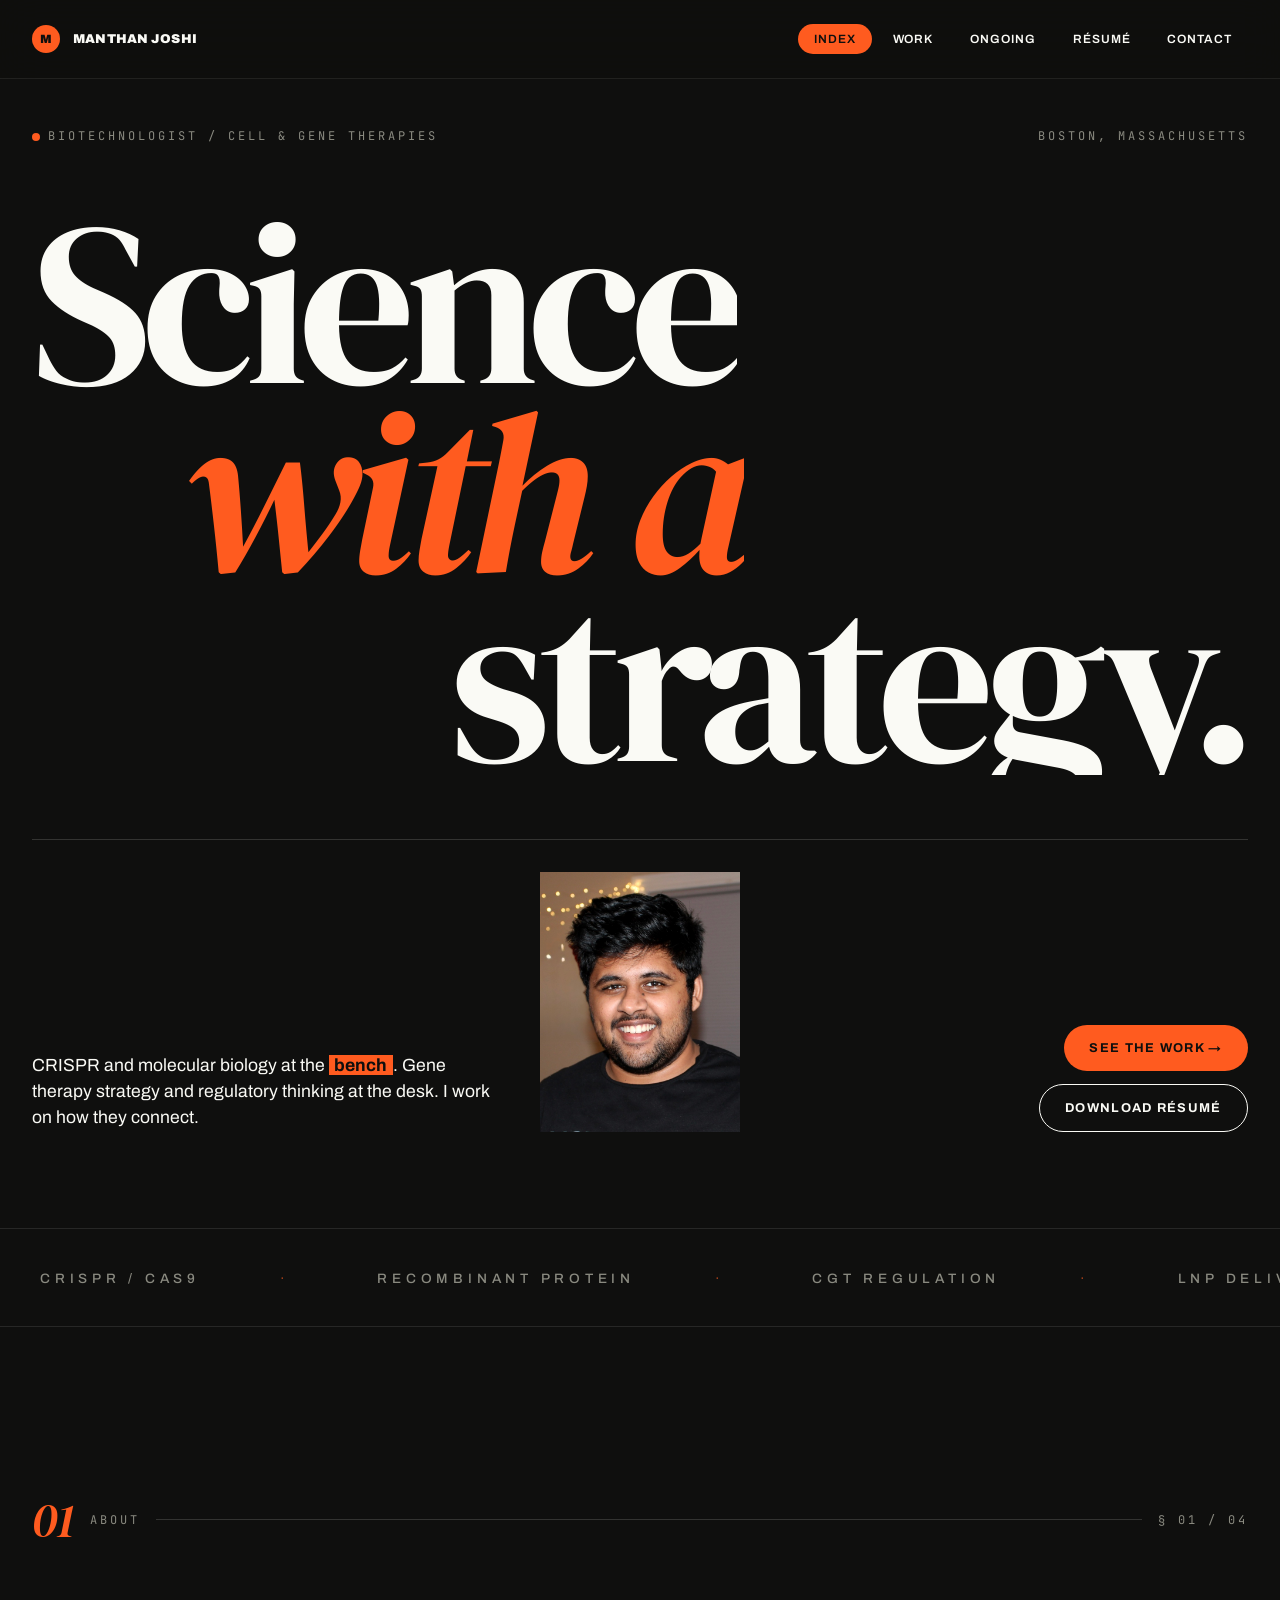
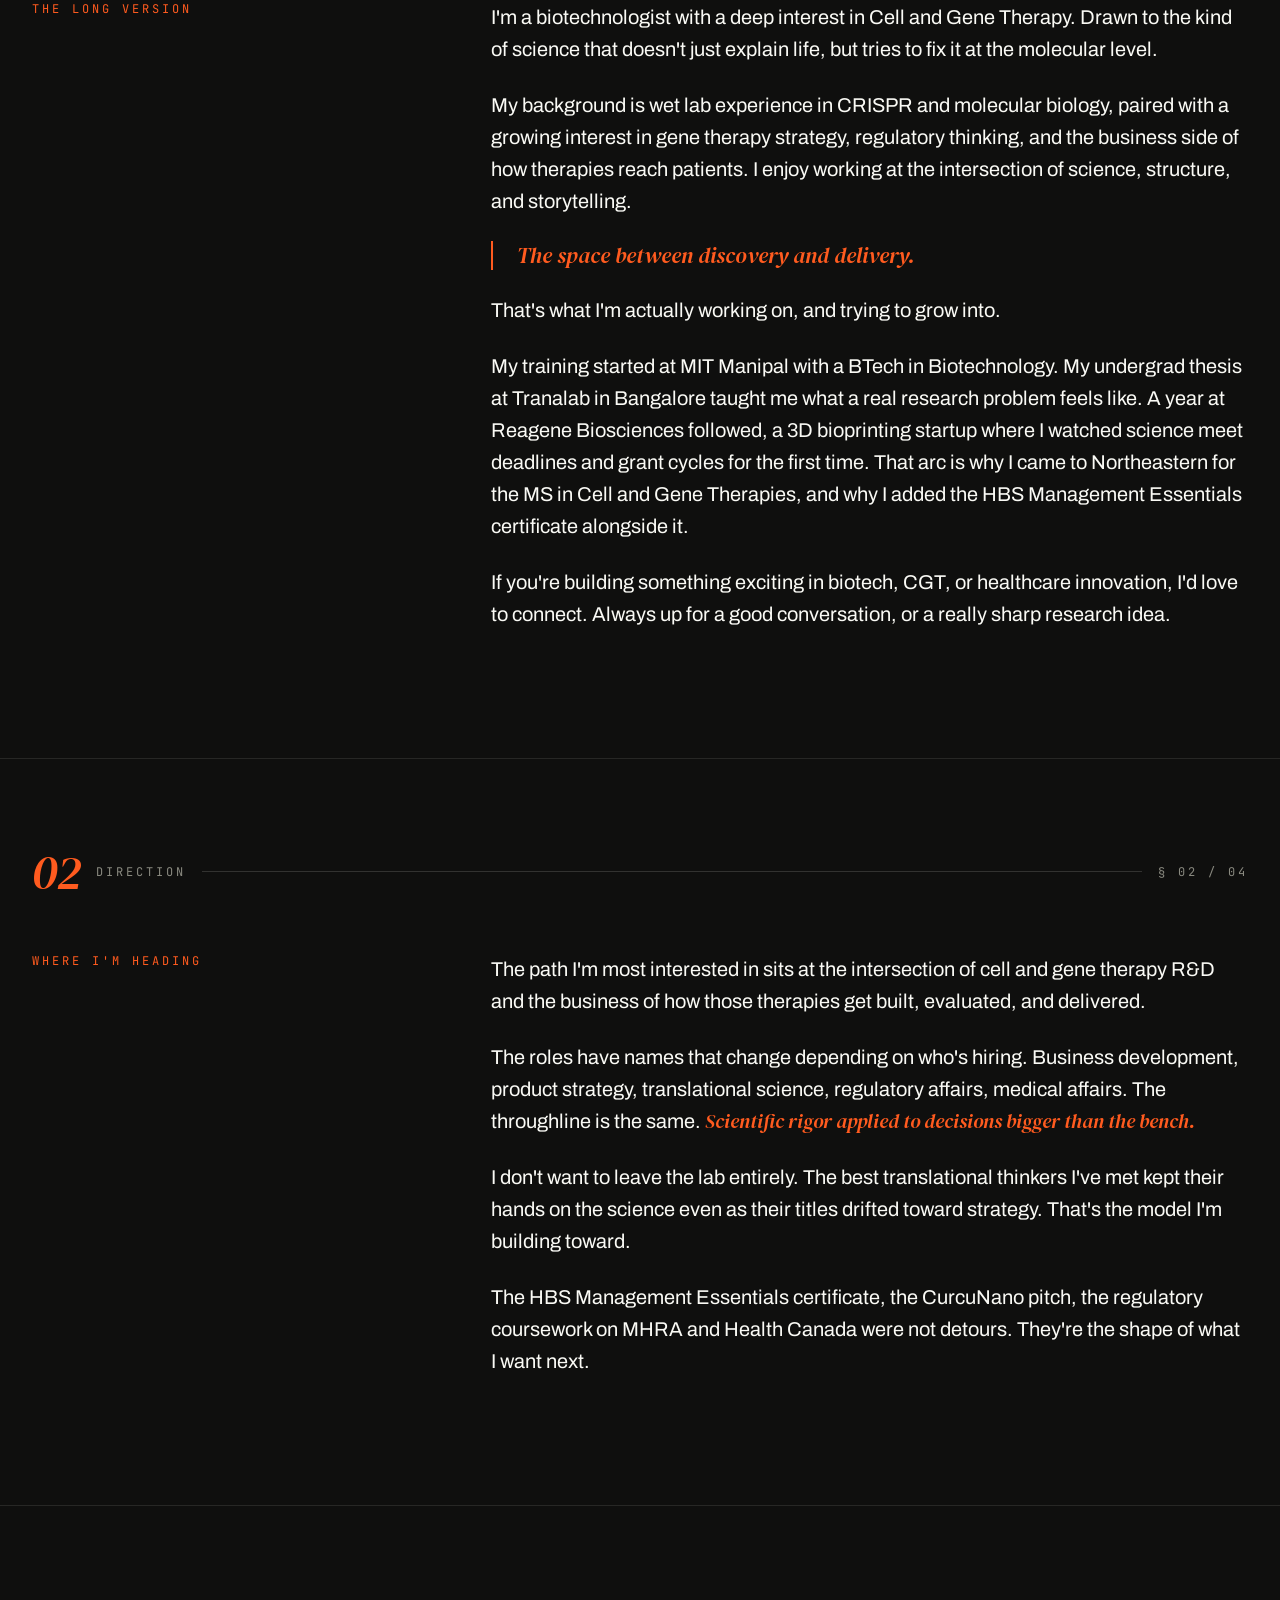
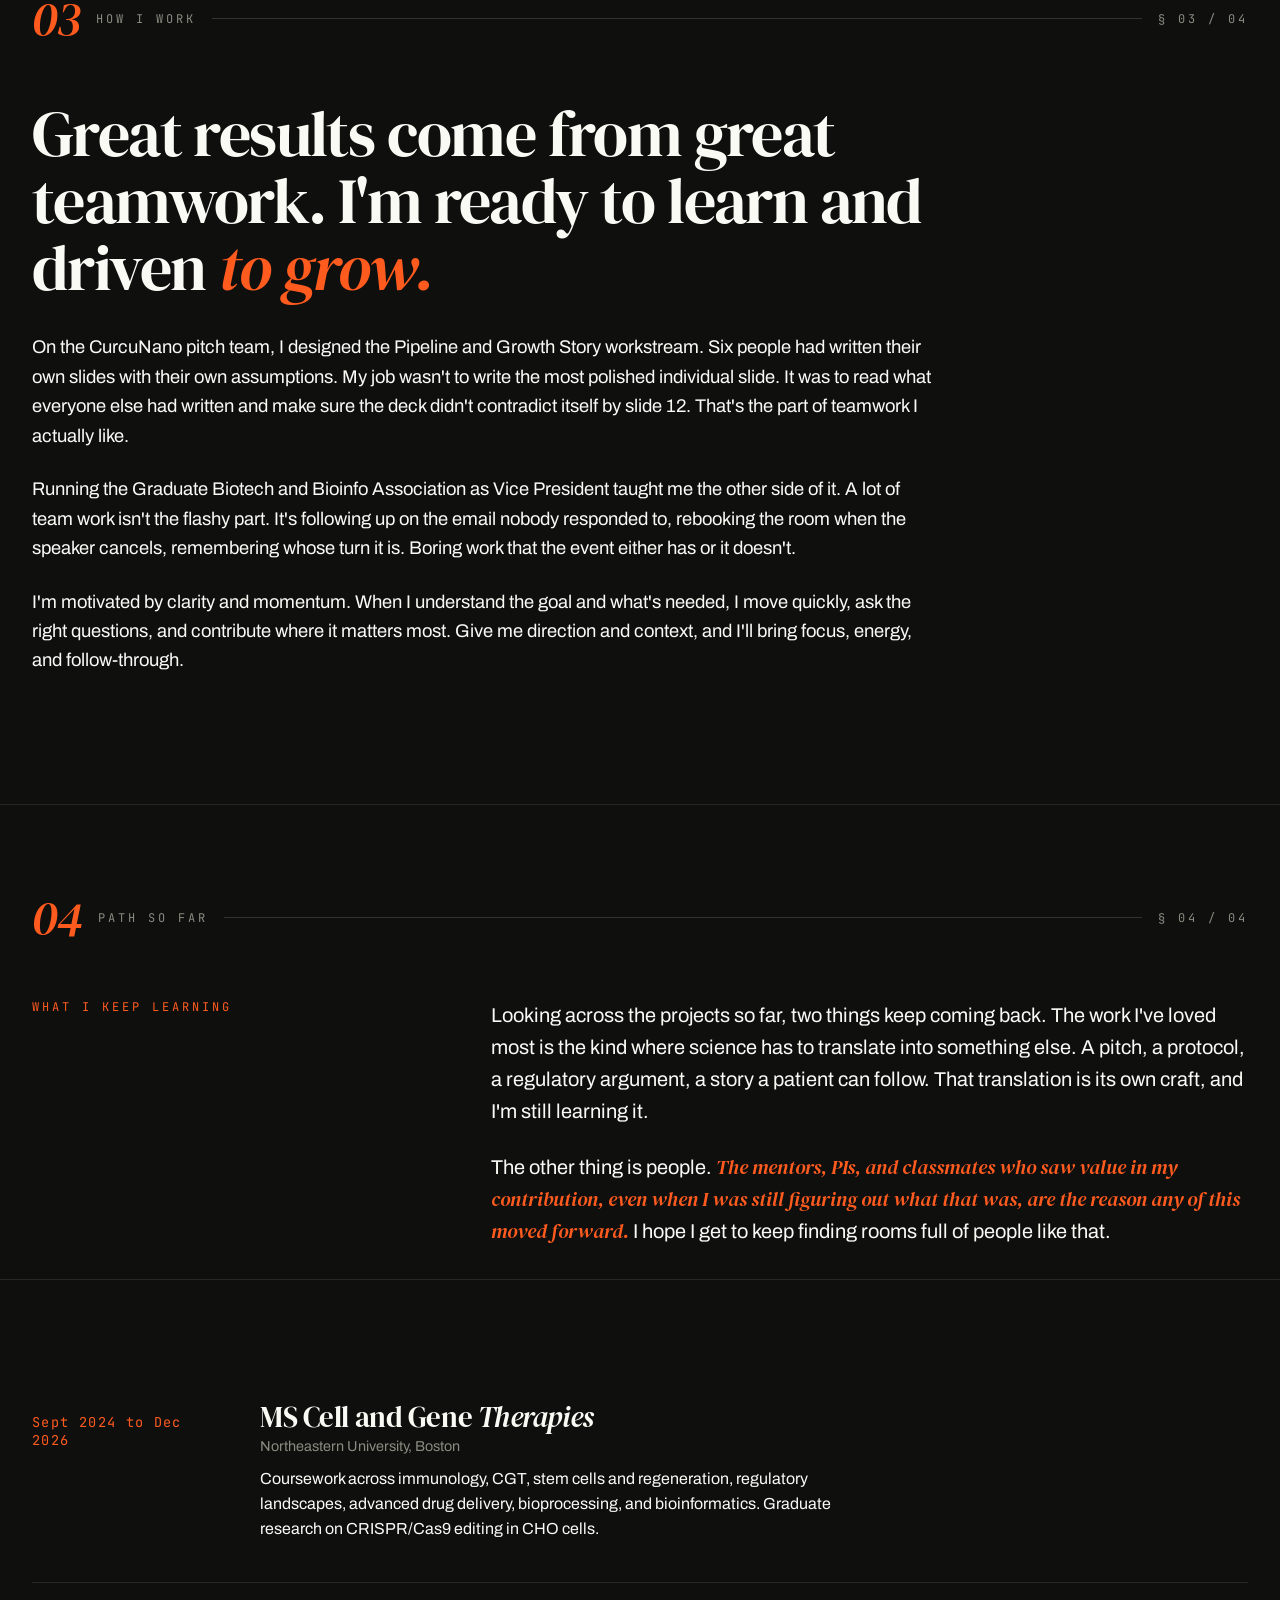
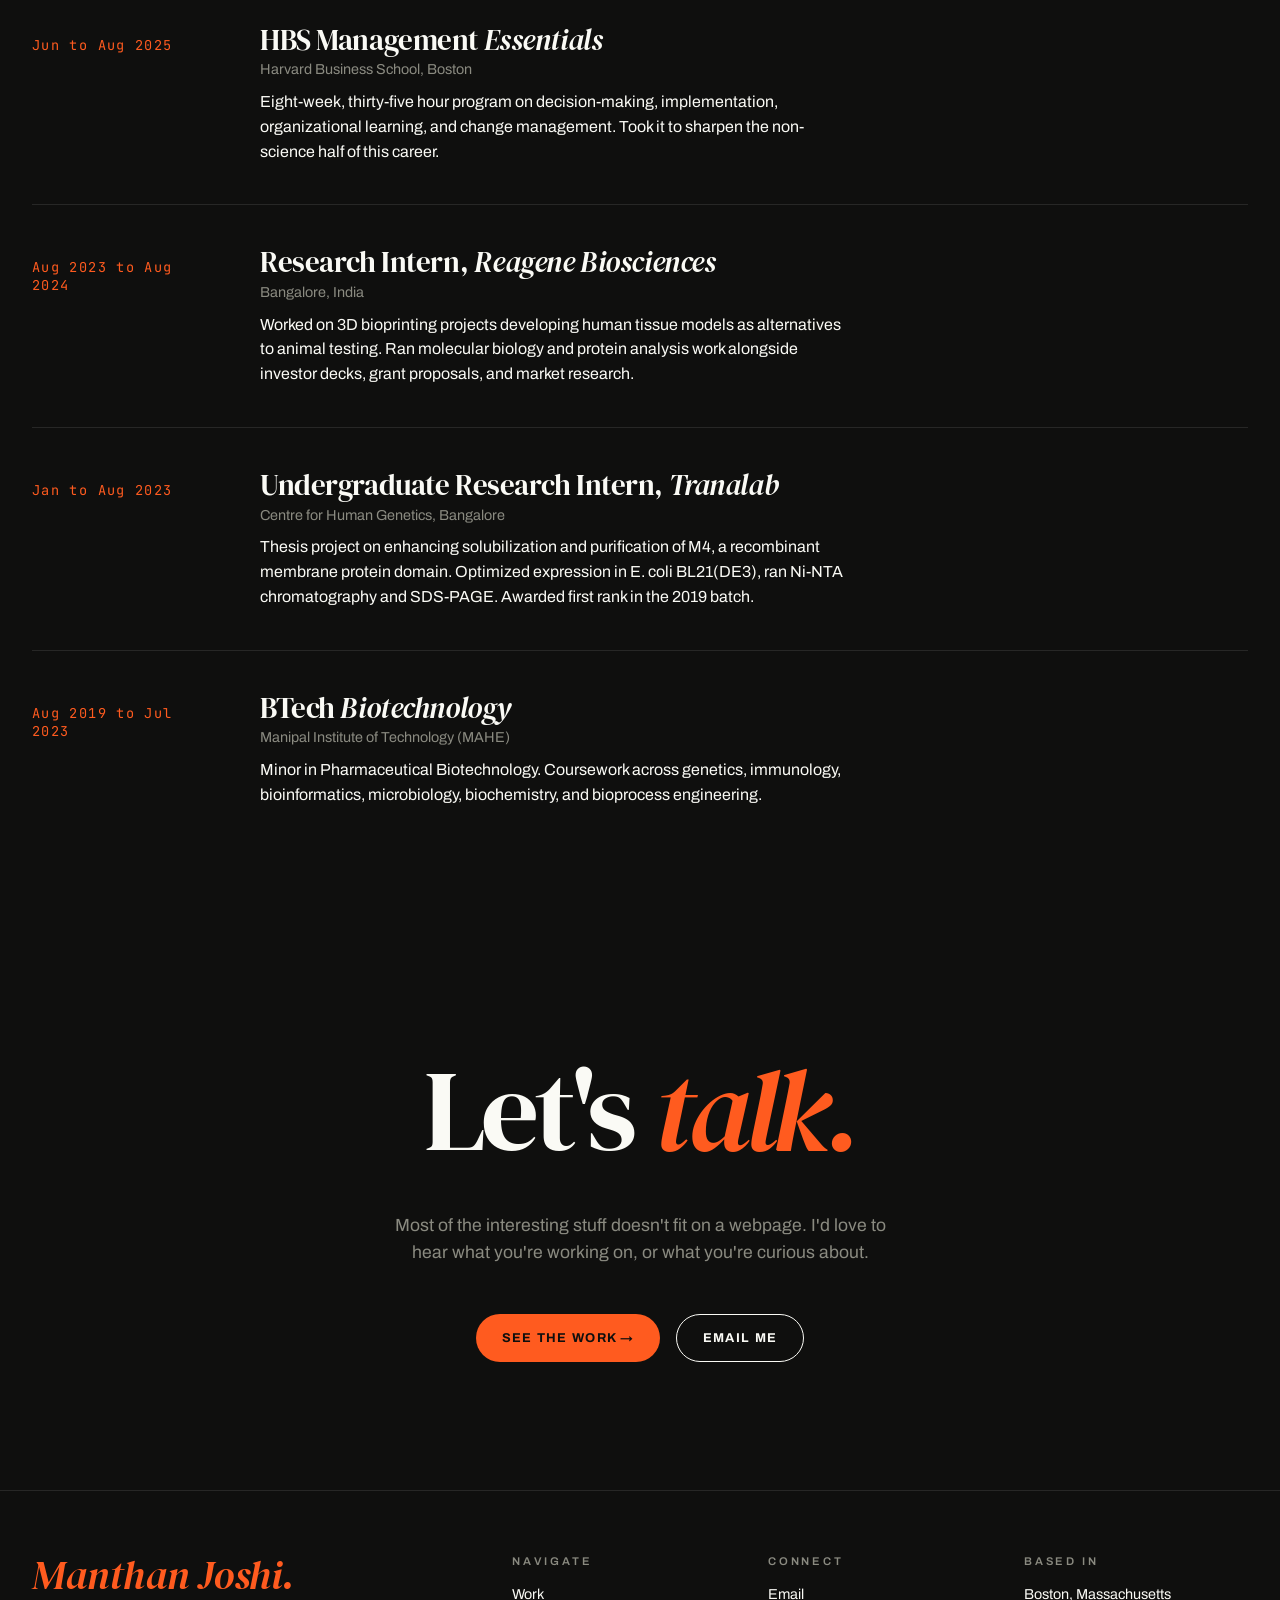
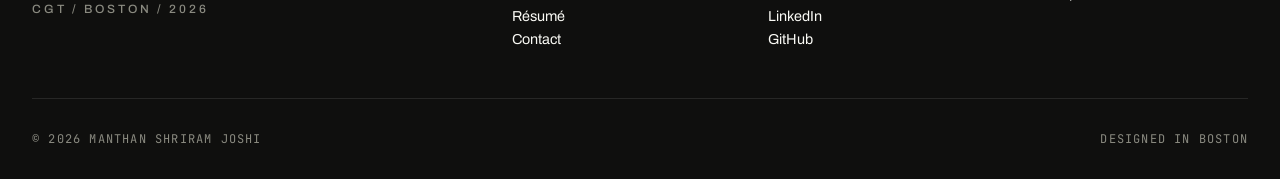
==== commit 01b2c14b: "Add files via upload" ====
--- a/index.html
+++ b/index.html
@@ -17,6 +17,7 @@
   <div class="nav-links">
     <a href="index.html" class="current">Index</a>
     <a href="projects.html">Work</a>
+    <a href="ongoing.html">Ongoing</a>
     <a href="resume.html">Résumé</a>
     <a href="contact.html">Contact</a>
   </div>
@@ -86,7 +87,7 @@
 
       <p>That's what I'm actually working on, and trying to grow into.</p>
 
-      <p>My training started at MIT Manipal with a BTech in Biotechnology. My undergrad thesis at Tranalab in Bangalore taught me what a real research problem feels like. Two years at Reagene Biosciences followed, a 3D bioprinting startup where I watched science meet deadlines and grant cycles for the first time. That arc is why I came to Northeastern for the MS in Cell and Gene Therapies, and why I added the HBS Management Essentials certificate alongside it.</p>
+      <p>My training started at MIT Manipal with a BTech in Biotechnology. My undergrad thesis at Tranalab in Bangalore taught me what a real research problem feels like. A year at Reagene Biosciences followed, a 3D bioprinting startup where I watched science meet deadlines and grant cycles for the first time. That arc is why I came to Northeastern for the MS in Cell and Gene Therapies, and why I added the HBS Management Essentials certificate alongside it.</p>
 
       <p>If you're building something exciting in biotech, CGT, or healthcare innovation, I'd love to connect. Always up for a good conversation, or a really sharp research idea.</p>
     </div>
